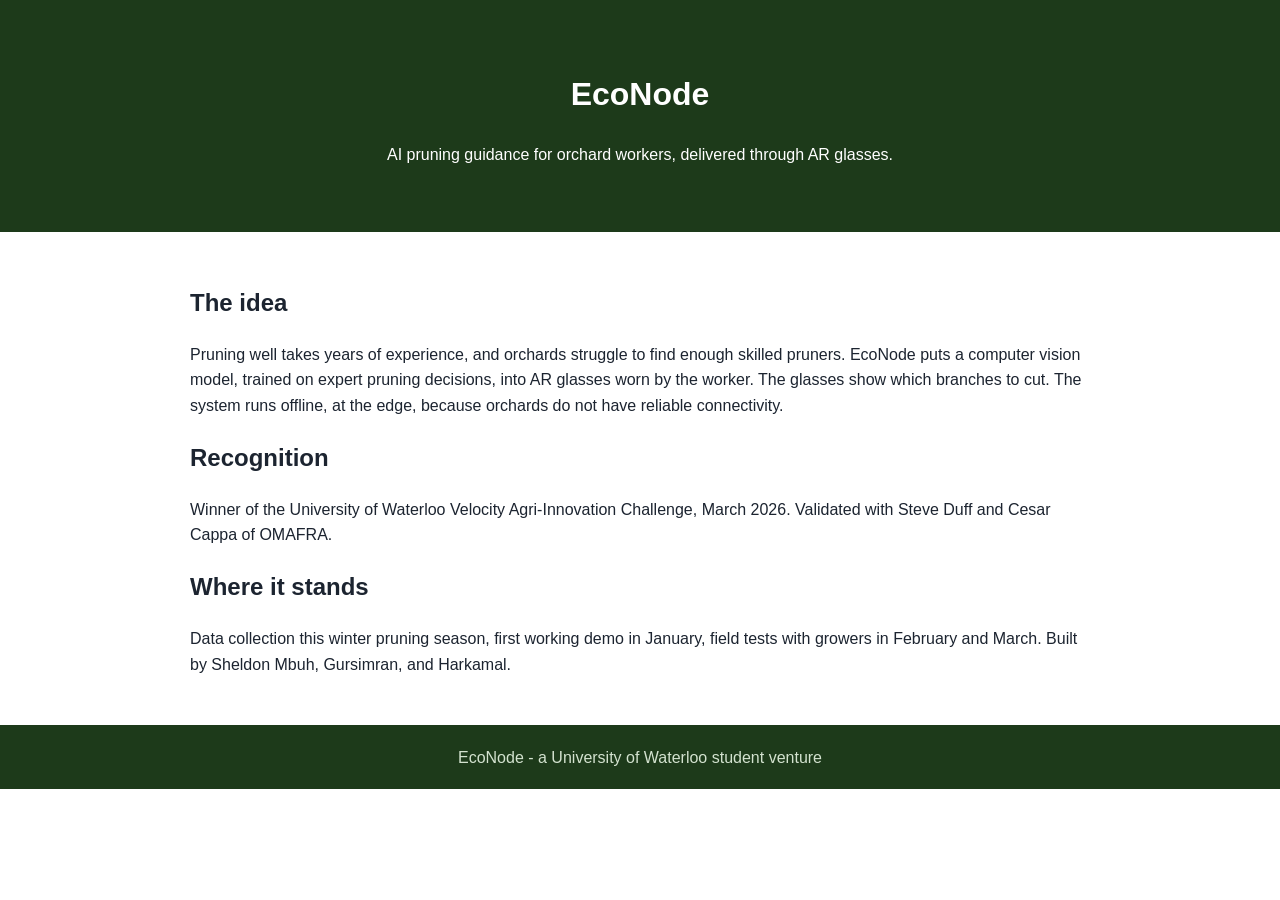
==== index.html @ 740ec0e0 "Add project page" ====
<!DOCTYPE html>
<html lang="en">
<head>
<meta charset="UTF-8">
<meta name="viewport" content="width=device-width, initial-scale=1.0">
<title>EcoNode - AI Pruning Guidance Through AR Glasses</title>
<style>
  body { font-family: Arial, Helvetica, sans-serif; margin: 0; color: #1c2430; line-height: 1.6; }
  header { background: #1d3a1a; color: #fff; padding: 3rem 5%; text-align: center; }
  section { padding: 2rem 5%; max-width: 900px; margin: 0 auto; }
  footer { background: #1d3a1a; color: #d3e2cf; text-align: center; padding: 1.2rem 5%; }
</style>
</head>
<body>
<header>
  <h1>EcoNode</h1>
  <p>AI pruning guidance for orchard workers, delivered through AR glasses.</p>
</header>
<section>
  <h2>The idea</h2>
  <p>Pruning well takes years of experience, and orchards struggle to find enough skilled pruners. EcoNode puts a computer vision model, trained on expert pruning decisions, into AR glasses worn by the worker. The glasses show which branches to cut. The system runs offline, at the edge, because orchards do not have reliable connectivity.</p>
  <h2>Recognition</h2>
  <p>Winner of the University of Waterloo Velocity Agri-Innovation Challenge, March 2026. Validated with Steve Duff and Cesar Cappa of OMAFRA.</p>
  <h2>Where it stands</h2>
  <p>Data collection this winter pruning season, first working demo in January, field tests with growers in February and March. Built by Sheldon Mbuh, Gursimran, and Harkamal.</p>
</section>
<footer>EcoNode - a University of Waterloo student venture</footer>
</body>
</html>
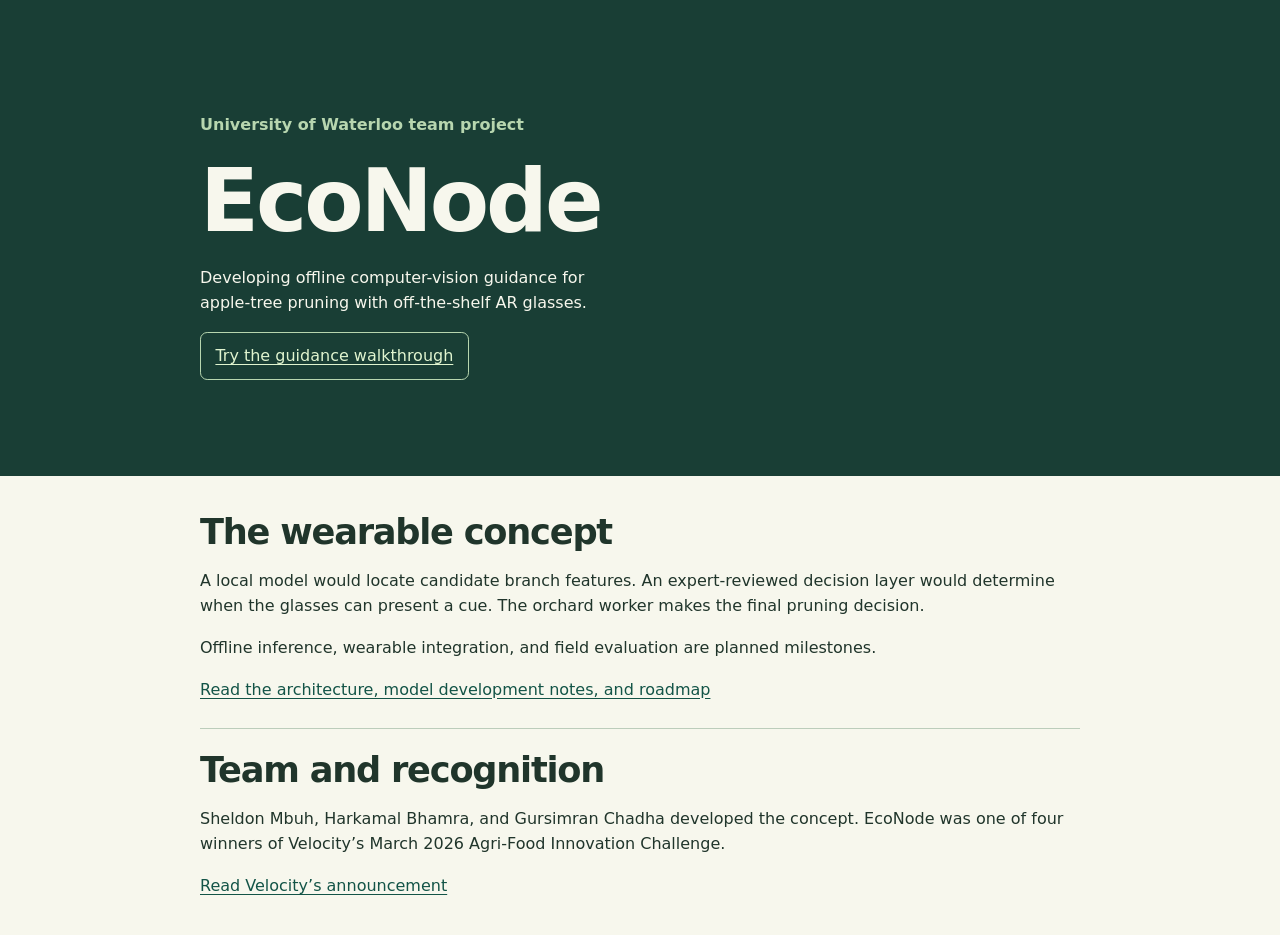
==== commit 629e17dc: "Add the EcoNode public engineering portfolio" ====
--- a/index.html
+++ b/index.html
@@ -1,29 +1,33 @@
-<!DOCTYPE html>
+<!doctype html>
 <html lang="en">
 <head>
-<meta charset="UTF-8">
-<meta name="viewport" content="width=device-width, initial-scale=1.0">
-<title>EcoNode - AI Pruning Guidance Through AR Glasses</title>
-<style>
-  body { font-family: Arial, Helvetica, sans-serif; margin: 0; color: #1c2430; line-height: 1.6; }
-  header { background: #1d3a1a; color: #fff; padding: 3rem 5%; text-align: center; }
-  section { padding: 2rem 5%; max-width: 900px; margin: 0 auto; }
-  footer { background: #1d3a1a; color: #d3e2cf; text-align: center; padding: 1.2rem 5%; }
-</style>
+  <meta charset="utf-8">
+  <meta name="viewport" content="width=device-width, initial-scale=1">
+  <meta name="description" content="EcoNode, a University of Waterloo AgTech project developing offline wearable guidance for apple-tree pruning.">
+  <title>EcoNode | Orchard Pruning Research</title>
+  <link rel="stylesheet" href="styles.css">
 </head>
 <body>
-<header>
-  <h1>EcoNode</h1>
-  <p>AI pruning guidance for orchard workers, delivered through AR glasses.</p>
-</header>
-<section>
-  <h2>The idea</h2>
-  <p>Pruning well takes years of experience, and orchards struggle to find enough skilled pruners. EcoNode puts a computer vision model, trained on expert pruning decisions, into AR glasses worn by the worker. The glasses show which branches to cut. The system runs offline, at the edge, because orchards do not have reliable connectivity.</p>
-  <h2>Recognition</h2>
-  <p>Winner of the University of Waterloo Velocity Agri-Innovation Challenge, March 2026. Validated with Steve Duff and Cesar Cappa of OMAFRA.</p>
-  <h2>Where it stands</h2>
-  <p>Data collection this winter pruning season, first working demo in January, field tests with growers in February and March. Built by Sheldon Mbuh, Gursimran, and Harkamal.</p>
-</section>
-<footer>EcoNode - a University of Waterloo student venture</footer>
+  <header class="page-head">
+    <div class="wrap">
+      <p class="descriptor">University of Waterloo team project</p>
+      <h1>EcoNode</h1>
+      <p>Developing offline computer-vision guidance for apple-tree pruning with off-the-shelf AR glasses.</p>
+      <a class="button" href="demo/">Try the guidance walkthrough</a>
+    </div>
+  </header>
+  <main class="wrap">
+    <section>
+      <h2>The wearable concept</h2>
+      <p>A local model would locate candidate branch features. An expert-reviewed decision layer would determine when the glasses can present a cue. The orchard worker makes the final pruning decision.</p>
+      <p>Offline inference, wearable integration, and field evaluation are planned milestones.</p>
+      <a href="https://github.com/sheldonmbuh/econode">Read the architecture, model development notes, and roadmap</a>
+    </section>
+    <section>
+      <h2>Team and recognition</h2>
+      <p>Sheldon Mbuh, Harkamal Bhamra, and Gursimran Chadha developed the concept. EcoNode was one of four winners of Velocity’s March 2026 Agri-Food Innovation Challenge.</p>
+      <a href="https://www.velocityincubator.com/news/farming-for-canadian-grown-agri-food-innovation">Read Velocity’s announcement</a>
+    </section>
+  </main>
 </body>
 </html>
--- a/styles.css
+++ b/styles.css
@@ -0,0 +1,24 @@
+* { box-sizing: border-box; }
+:root { font: 100%/1.6 system-ui, sans-serif; color: #20352b; background: #f7f7ed; }
+body { margin: 0; }
+a { color: #135447; text-underline-offset: .2em; }
+:focus-visible { outline: 3px solid #bf6a18; outline-offset: 4px; }
+.wrap { width: min(55rem, calc(100% - 2.5rem)); margin-inline: auto; }
+.page-head { background: #193e35; color: #f7f7ed; padding-block: clamp(2.5rem, 9vw, 6rem); }
+.page-head a { color: #e0f4cf; }
+.page-head p { max-width: 40ch; }
+.descriptor { color: #b7d6af; font-weight: 700; }
+h1, h2 { line-height: 1.1; margin: 0; letter-spacing: -.035em; }
+h1 { font-size: clamp(2.5rem, 8vw, 5.4rem); }
+h2 { font-size: clamp(1.4rem, 4vw, 2.2rem); }
+.button { display: inline-block; border: 1px solid #b7d6af; border-radius: .45rem; padding: .65rem .9rem; }
+main { padding-block: 2.3rem; }
+section + section { border-block-start: 1px solid #bccdbb; padding-block-start: 1.4rem; margin-block-start: 1.6rem; }
+.demo-grid { display: grid; grid-template-columns: 1fr 1fr; gap: 1rem; margin-block: 1.4rem; }
+.panel { background: #fff; border: 1px solid #bccdbb; border-radius: .65rem; padding: 1.25rem; }
+label, output { display: block; font-weight: 700; }
+select { width: 100%; min-height: 2.75rem; padding: .45rem; color: #20352b; background: #fff; font: inherit; }
+dl { margin: 0; }
+dt { font-weight: 700; }
+dd { margin: 0 0 .7rem; }
+@media (max-width: 42rem) { .demo-grid { grid-template-columns: 1fr; } }
